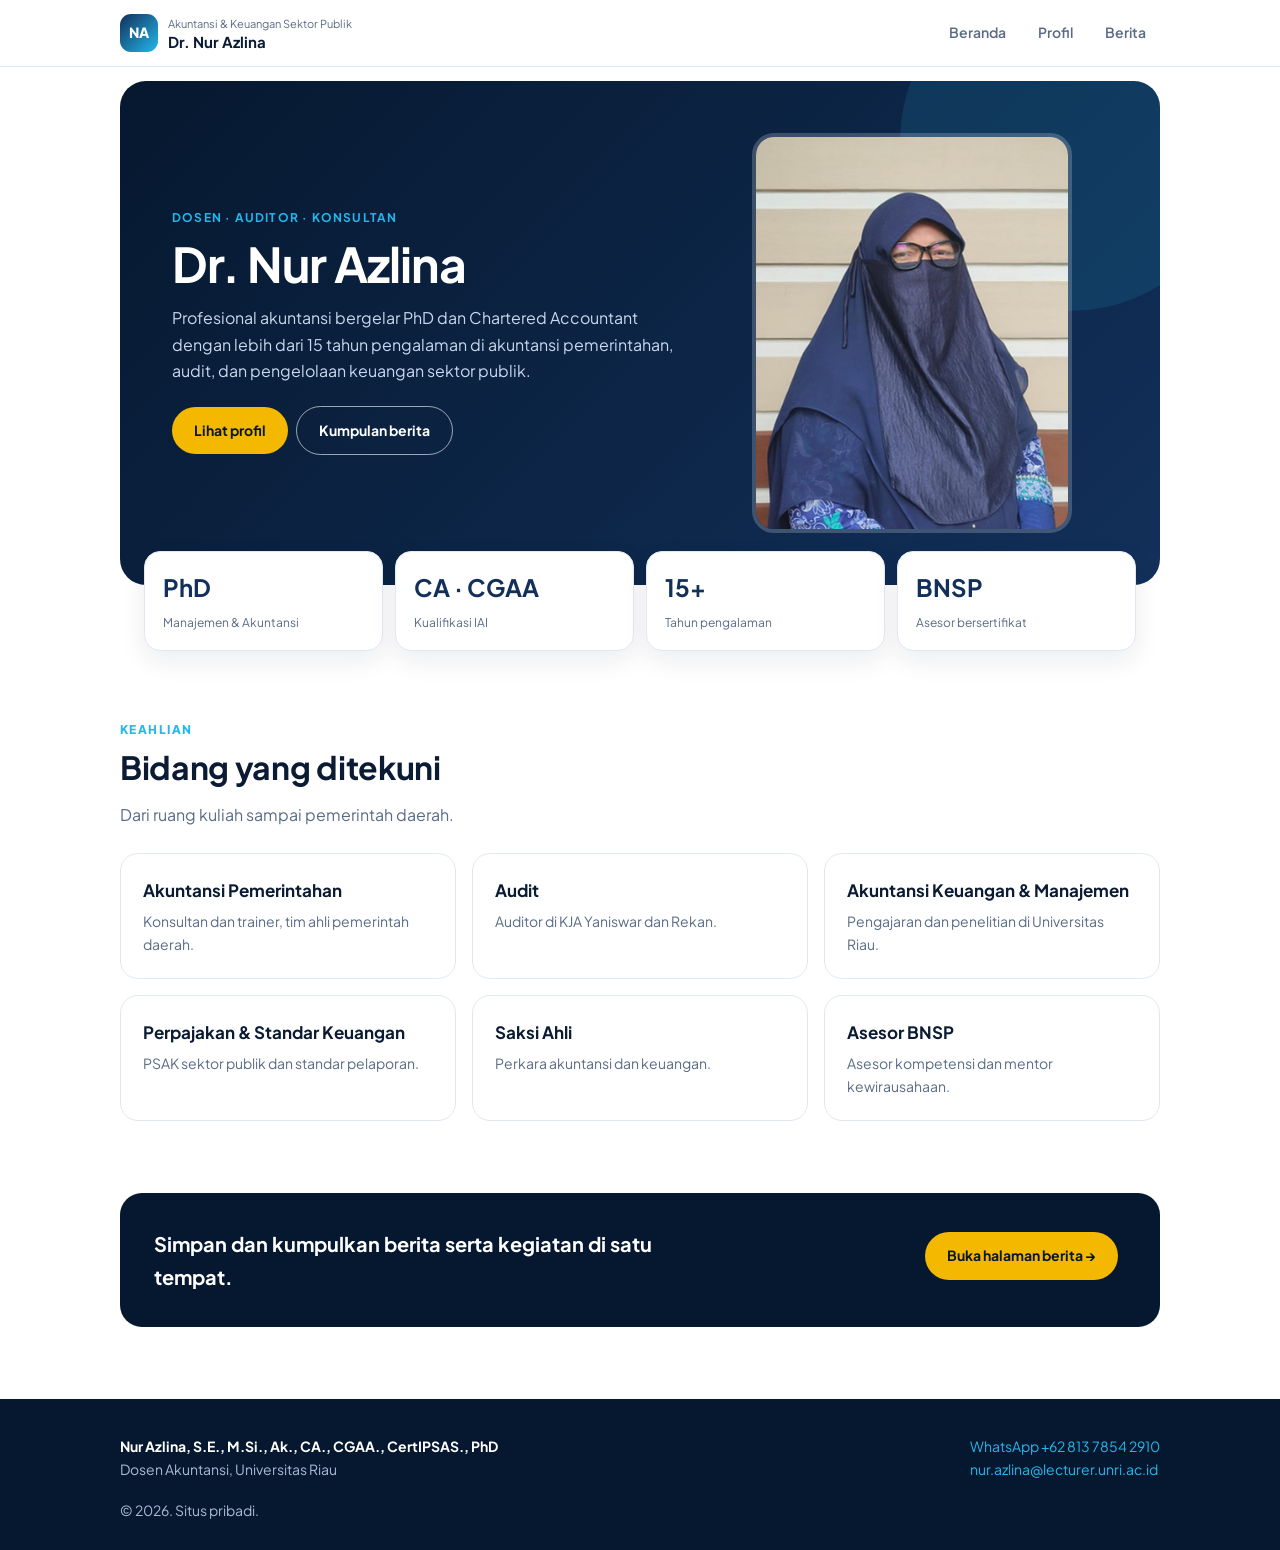
==== index.html @ b03b822e "web pribadi nur azlina" ====
<!DOCTYPE html><html lang="id"><head><meta charset="utf-8"><meta name="viewport" content="width=device-width,initial-scale=1,viewport-fit=cover"><meta name="theme-color" content="#06182f"><title>Dr. Nur Azlina – Akuntansi Pemerintahan, Audit &amp; Keuangan Sektor Publik</title><meta name="description" content="Situs pribadi Dr. Nur Azlina, PhD, CA, CGAA, dosen akuntansi Universitas Riau dan konsultan akuntansi pemerintahan."><link rel="icon" href="data:image/svg+xml,%3Csvg xmlns=%27http://www.w3.org/2000/svg%27 viewBox=%270 0 64 64%27%3E%3Crect width=%2764%27 height=%2764%27 rx=%2714%27 fill=%27%2306182f%27/%3E%3Ctext x=%2732%27 y=%2742%27 font-size=%2728%27 font-family=%27Arial%27 font-weight=%27800%27 fill=%27white%27 text-anchor=%27middle%27%3ENA%3C/text%3E%3C/svg%3E"><link rel="preconnect" href="https://fonts.googleapis.com"><link rel="preconnect" href="https://fonts.gstatic.com" crossorigin><link rel="stylesheet" href="https://fonts.googleapis.com/css2?family=Plus+Jakarta+Sans:wght@400;500;600;700;800&display=swap"><link rel="stylesheet" href="/assets/style.css"></head><body>
<div id="hd"></div>
<main class="w"><div class="hero"><div><span class="chip">DOSEN · AUDITOR · KONSULTAN</span><h1>Dr. Nur Azlina</h1><p>Profesional akuntansi bergelar PhD dan Chartered Accountant dengan lebih dari 15 tahun pengalaman di akuntansi pemerintahan, audit, dan pengelolaan keuangan sektor publik.</p><a class="btn" href="/profil">Lihat profil</a><a class="btn o" href="/berita">Kumpulan berita</a></div>
<div class="ph"><img src="/assets/nur-azlina.jpg" alt="Nur Azlina" width="834" height="932"></div></div>
<div class="st"><div><b>PhD</b><span>Manajemen &amp; Akuntansi</span></div><div><b>CA · CGAA</b><span>Kualifikasi IAI</span></div><div><b>15+</b><span>Tahun pengalaman</span></div><div><b>BNSP</b><span>Asesor bersertifikat</span></div></div>
<section><span class="ey">KEAHLIAN</span><h2>Bidang yang ditekuni</h2><p class="lead">Dari ruang kuliah sampai pemerintah daerah.</p>
<div class="g"><div class="c"><h3>Akuntansi Pemerintahan</h3><p>Konsultan dan trainer, tim ahli pemerintah daerah.</p></div><div class="c"><h3>Audit</h3><p>Auditor di KJA Yaniswar dan Rekan.</p></div><div class="c"><h3>Akuntansi Keuangan &amp; Manajemen</h3><p>Pengajaran dan penelitian di Universitas Riau.</p></div><div class="c"><h3>Perpajakan &amp; Standar Keuangan</h3><p>PSAK sektor publik dan standar pelaporan.</p></div><div class="c"><h3>Saksi Ahli</h3><p>Perkara akuntansi dan keuangan.</p></div><div class="c"><h3>Asesor BNSP</h3><p>Asesor kompetensi dan mentor kewirausahaan.</p></div></div></section>
<div class="cta"><h3>Simpan dan kumpulkan berita serta kegiatan di satu tempat.</h3><a class="btn" href="/berita">Buka halaman berita →</a></div></main>
<div id="ft"></div><script src="/assets/app.js"></script></body></html>
---- assets/style.css ----
:root{--bg:#fff;--soft:#f3f6fb;--ink:#0b1b33;--mut:#5a6b85;--navy:#06182f;--navy2:#12305a;--cy:#22b8ec;--am:#f5b800;--line:#e1e8f2;color-scheme:light}
*{box-sizing:border-box}html{scroll-behavior:smooth;scroll-padding-top:84px}
body{margin:0;background:var(--bg);color:var(--ink);font:16px/1.65 'Plus Jakarta Sans',system-ui,-apple-system,'Segoe UI',sans-serif;overflow-x:hidden}
img{max-width:100%;display:block}a{color:inherit}
.w{max-width:1080px;margin:0 auto;padding:0 20px}
header{position:sticky;top:0;z-index:50;background:rgba(255,255,255,.9);backdrop-filter:blur(12px);padding-top:env(safe-area-inset-top,0px);border-bottom:1px solid var(--line)}
header .w{display:flex;align-items:center;justify-content:space-between;height:66px;gap:12px}
.br{display:flex;gap:10px;align-items:center;text-decoration:none}
.lg{width:38px;height:38px;border-radius:11px;background:linear-gradient(135deg,var(--navy2),var(--cy));color:#fff;display:grid;place-items:center;font-weight:800;font-size:14px}
.br b{display:block;font-size:15px;line-height:1.2}.br small{display:block;font-size:11px;color:var(--mut)}
nav{display:flex;gap:4px;font-size:14px;font-weight:600}
nav a{text-decoration:none;color:var(--mut);padding:8px 14px;border-radius:99px}nav a:hover{background:var(--soft);color:var(--ink)}
nav a.on{background:var(--navy);color:#fff}
.bg{display:none;width:44px;height:44px;border:0;border-radius:12px;background:var(--soft);font-size:20px;cursor:pointer}
.hero{background:linear-gradient(135deg,var(--navy),var(--navy2));color:#fff;border-radius:26px;margin-top:14px;padding:52px;display:grid;grid-template-columns:1.3fr 1fr;gap:36px;align-items:center;position:relative;overflow:hidden}
.hero:before{content:"";position:absolute;width:340px;height:340px;border-radius:50%;background:rgba(34,184,236,.12);right:-80px;top:-110px}
.hero>*{position:relative}
.chip{display:inline-block;font-size:12px;font-weight:700;letter-spacing:.1em;color:var(--cy);margin-bottom:10px}
h1{font-size:clamp(30px,5vw,48px);line-height:1.12;margin:0 0 14px;letter-spacing:-.02em}
.hero p{color:#c9d8ee;margin:0 0 22px;max-width:520px}
.ph{aspect-ratio:4/5;border-radius:22px;overflow:hidden;border:4px solid rgba(255,255,255,.2);max-width:320px;justify-self:center;width:100%}
.ph img{width:100%;height:100%;object-fit:cover;object-position:50% 25%}
.btn{display:inline-block;border:0;cursor:pointer;font:inherit;font-weight:700;font-size:14px;padding:12px 22px;border-radius:99px;background:var(--am);color:var(--navy);text-decoration:none;margin:0 8px 8px 0}
.btn.o{background:none;border:1px solid rgba(255,255,255,.6);color:#fff}
.btn.d{background:var(--navy);color:#fff}.btn.l{background:var(--soft);color:var(--ink);border:1px solid var(--line)}
.st{display:grid;grid-template-columns:repeat(4,1fr);gap:12px;margin:-34px 24px 0;position:relative}
.st div{background:#fff;border:1px solid var(--line);border-radius:16px;padding:16px 18px;box-shadow:0 10px 26px rgba(6,24,47,.08)}
.st b{display:block;font-size:24px;color:var(--navy2)}.st span{font-size:12px;color:var(--mut)}
section{padding:64px 0 0}h2{font-size:clamp(24px,3.6vw,32px);margin:0 0 8px;letter-spacing:-.01em}
.ey{font-size:12px;font-weight:800;letter-spacing:.12em;color:var(--cy)}.lead{color:var(--mut);margin:0 0 24px}
.g{display:grid;grid-template-columns:repeat(3,1fr);gap:16px}
.c,.box{background:#fff;border:1px solid var(--line);border-radius:18px;padding:22px}
.c h3{margin:0 0 6px;font-size:17px}.c p{margin:0;color:var(--mut);font-size:14px}
.box{margin-bottom:16px}.box h4{margin:0 0 10px;font-size:12px;letter-spacing:.12em;color:var(--am);background:var(--navy);display:inline-block;padding:3px 10px;border-radius:6px}
.kw{display:flex;flex-wrap:wrap;gap:8px}.kw span,.tag{background:var(--soft);border:1px solid var(--line);border-radius:99px;padding:4px 12px;font-size:13px}
.tl{list-style:none;margin:0;padding:0}.tl li{display:grid;grid-template-columns:120px 1fr;gap:12px;padding:9px 0;border-bottom:1px dashed var(--line)}.tl li:last-child{border:0}.tl b{color:var(--navy2);font-size:14px}
.two{display:grid;grid-template-columns:1fr 1fr;gap:16px}ul.ck{margin:0;padding-left:18px}
.pf{display:grid;grid-template-columns:300px 1fr;gap:32px;align-items:start}.pf .ph{border-color:var(--line);max-width:none}
.pb{padding:40px 0 0}.pb p{color:var(--mut)}
/* berita */
.bar{display:flex;gap:10px;flex-wrap:wrap;margin:0 0 18px}
input,select,textarea{font:inherit;border:1px solid var(--line);border-radius:12px;padding:11px 14px;background:#fff;color:var(--ink);width:100%}
.bar input{flex:1;min-width:200px;width:auto}.bar select{width:auto}
.nl{display:grid;gap:14px}.n{background:#fff;border:1px solid var(--line);border-radius:16px;padding:18px 20px;display:grid;gap:6px}
.n h3{margin:0;font-size:17px;line-height:1.35}.n h3 a{text-decoration:none}.n h3 a:hover{color:var(--navy2);text-decoration:underline}
.n .m{font-size:12px;color:var(--mut);display:flex;gap:8px;flex-wrap:wrap;align-items:center}
.n p{margin:0;color:var(--mut);font-size:14px}.n .a{display:flex;gap:10px;margin-top:4px}
.n .a button{background:none;border:0;color:var(--mut);cursor:pointer;font:inherit;font-size:13px;padding:0}.n .a button:hover{color:#c0392b}
.tag.k{background:#e7f6fd;border-color:#bfe8f8;color:#0b6c90;font-weight:600;padding:2px 10px;font-size:12px}
dialog{border:0;border-radius:20px;padding:24px;max-width:520px;width:calc(100% - 32px);box-shadow:0 30px 80px rgba(6,24,47,.35)}
dialog::backdrop{background:rgba(6,24,47,.55)}dialog label{display:block;font-size:13px;font-weight:700;margin:12px 0 4px}
.empty{text-align:center;color:var(--mut);padding:40px 0}.note{font-size:13px;color:var(--mut);margin-top:18px}
.cta{margin:72px 0 0;background:var(--navy);color:#fff;border-radius:22px;padding:34px;display:flex;gap:18px;align-items:center;justify-content:space-between;flex-wrap:wrap}.cta h3{margin:0;max-width:560px;font-size:20px}
footer{margin-top:72px;background:var(--navy);color:#a9bbd6;font-size:14px;padding:36px 0 calc(28px + env(safe-area-inset-bottom,0px))}
footer .fg{display:flex;justify-content:space-between;gap:24px;flex-wrap:wrap}footer b{color:#fff}footer a{color:var(--cy);text-decoration:none}
@media(max-width:820px){.bg{display:block}nav{display:none;position:absolute;top:66px;left:0;right:0;background:#fff;flex-direction:column;padding:12px 20px;border-bottom:1px solid var(--line)}nav.open{display:flex}
.hero{grid-template-columns:1fr;padding:32px 24px}.st{grid-template-columns:1fr 1fr;margin:-24px 8px 0}.g,.two,.pf{grid-template-columns:1fr}.tl li{grid-template-columns:1fr;gap:0}}
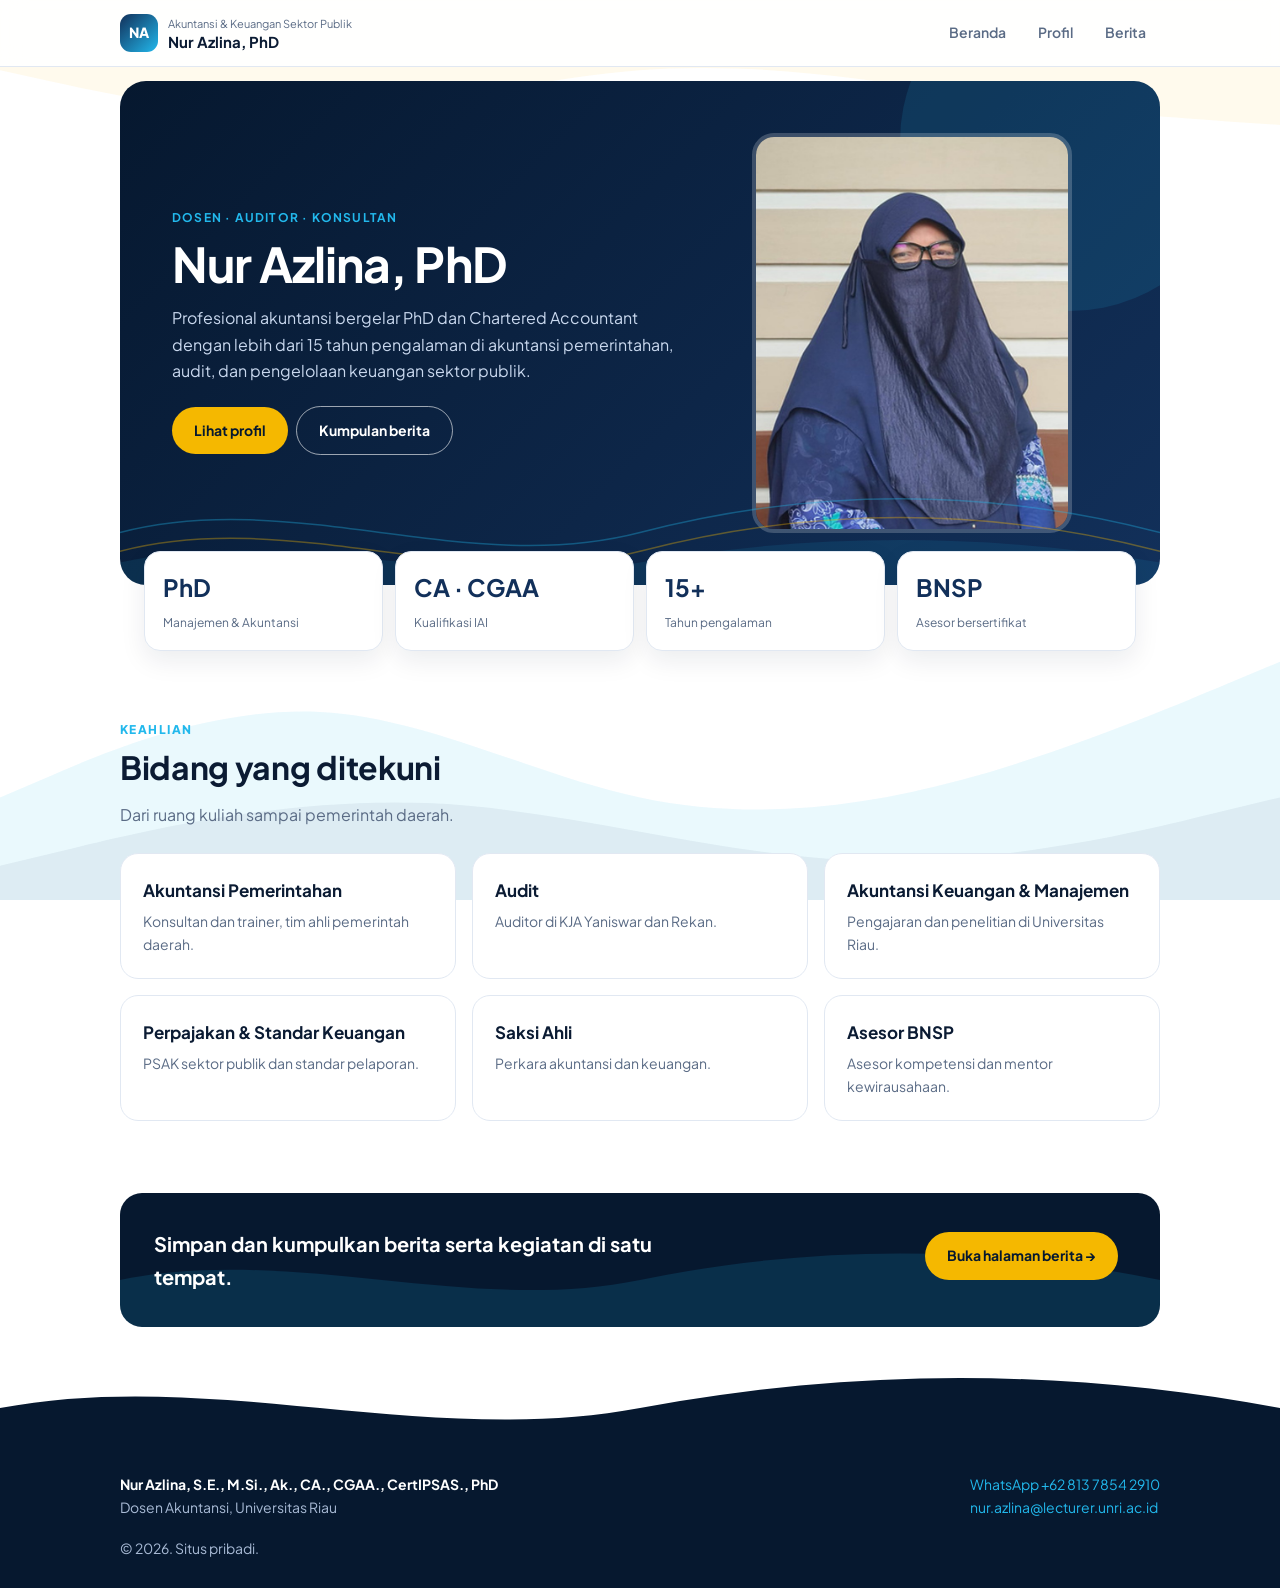
==== commit 02851786: "feat(web): ganti nama jadi Nur Azlina, PhD dan tambah 11 berita Ganti penulisan nama dari Dr. Nur Az" ====
--- a/index.html
+++ b/index.html
@@ -1,6 +1,6 @@
-<!DOCTYPE html><html lang="id"><head><meta charset="utf-8"><meta name="viewport" content="width=device-width,initial-scale=1,viewport-fit=cover"><meta name="theme-color" content="#06182f"><title>Dr. Nur Azlina – Akuntansi Pemerintahan, Audit &amp; Keuangan Sektor Publik</title><meta name="description" content="Situs pribadi Dr. Nur Azlina, PhD, CA, CGAA, dosen akuntansi Universitas Riau dan konsultan akuntansi pemerintahan."><link rel="icon" href="data:image/svg+xml,%3Csvg xmlns=%27http://www.w3.org/2000/svg%27 viewBox=%270 0 64 64%27%3E%3Crect width=%2764%27 height=%2764%27 rx=%2714%27 fill=%27%2306182f%27/%3E%3Ctext x=%2732%27 y=%2742%27 font-size=%2728%27 font-family=%27Arial%27 font-weight=%27800%27 fill=%27white%27 text-anchor=%27middle%27%3ENA%3C/text%3E%3C/svg%3E"><link rel="preconnect" href="https://fonts.googleapis.com"><link rel="preconnect" href="https://fonts.gstatic.com" crossorigin><link rel="stylesheet" href="https://fonts.googleapis.com/css2?family=Plus+Jakarta+Sans:wght@400;500;600;700;800&display=swap"><link rel="stylesheet" href="/assets/style.css"></head><body>
+<!DOCTYPE html><html lang="id"><head><meta charset="utf-8"><meta name="viewport" content="width=device-width,initial-scale=1,viewport-fit=cover"><meta name="theme-color" content="#06182f"><title>Nur Azlina, PhD – Akuntansi Pemerintahan, Audit &amp; Keuangan Sektor Publik</title><meta name="description" content="Situs pribadi Nur Azlina, PhD, PhD, CA, CGAA, dosen akuntansi Universitas Riau dan konsultan akuntansi pemerintahan."><link rel="icon" href="data:image/svg+xml,%3Csvg xmlns=%27http://www.w3.org/2000/svg%27 viewBox=%270 0 64 64%27%3E%3Crect width=%2764%27 height=%2764%27 rx=%2714%27 fill=%27%2306182f%27/%3E%3Ctext x=%2732%27 y=%2742%27 font-size=%2728%27 font-family=%27Arial%27 font-weight=%27800%27 fill=%27white%27 text-anchor=%27middle%27%3ENA%3C/text%3E%3C/svg%3E"><link rel="preconnect" href="https://fonts.googleapis.com"><link rel="preconnect" href="https://fonts.gstatic.com" crossorigin><link rel="stylesheet" href="https://fonts.googleapis.com/css2?family=Plus+Jakarta+Sans:wght@400;500;600;700;800&display=swap"><link rel="stylesheet" href="/assets/style.css"></head><body>
 <div id="hd"></div>
-<main class="w"><div class="hero"><div><span class="chip">DOSEN · AUDITOR · KONSULTAN</span><h1>Dr. Nur Azlina</h1><p>Profesional akuntansi bergelar PhD dan Chartered Accountant dengan lebih dari 15 tahun pengalaman di akuntansi pemerintahan, audit, dan pengelolaan keuangan sektor publik.</p><a class="btn" href="/profil">Lihat profil</a><a class="btn o" href="/berita">Kumpulan berita</a></div>
+<main class="w"><div class="hero"><div><span class="chip">DOSEN · AUDITOR · KONSULTAN</span><h1>Nur Azlina, PhD</h1><p>Profesional akuntansi bergelar PhD dan Chartered Accountant dengan lebih dari 15 tahun pengalaman di akuntansi pemerintahan, audit, dan pengelolaan keuangan sektor publik.</p><a class="btn" href="/profil">Lihat profil</a><a class="btn o" href="/berita">Kumpulan berita</a></div>
 <div class="ph"><img src="/assets/nur-azlina.jpg" alt="Nur Azlina" width="834" height="932"></div></div>
 <div class="st"><div><b>PhD</b><span>Manajemen &amp; Akuntansi</span></div><div><b>CA · CGAA</b><span>Kualifikasi IAI</span></div><div><b>15+</b><span>Tahun pengalaman</span></div><div><b>BNSP</b><span>Asesor bersertifikat</span></div></div>
 <section><span class="ey">KEAHLIAN</span><h2>Bidang yang ditekuni</h2><p class="lead">Dari ruang kuliah sampai pemerintah daerah.</p>
--- a/assets/style.css
+++ b/assets/style.css
@@ -55,3 +55,15 @@
 footer .fg{display:flex;justify-content:space-between;gap:24px;flex-wrap:wrap}footer b{color:#fff}footer a{color:var(--cy);text-decoration:none}
 @media(max-width:820px){.bg{display:block}nav{display:none;position:absolute;top:66px;left:0;right:0;background:#fff;flex-direction:column;padding:12px 20px;border-bottom:1px solid var(--line)}nav.open{display:flex}
 .hero{grid-template-columns:1fr;padding:32px 24px}.st{grid-template-columns:1fr 1fr;margin:-24px 8px 0}.g,.two,.pf{grid-template-columns:1fr}.tl li{grid-template-columns:1fr;gap:0}}
+/* gelombang */
+body{background:#fff;position:relative}
+body:before{content:"";position:fixed;inset:0;z-index:-1;pointer-events:none;opacity:.9;
+background:
+url("data:image/svg+xml,%3Csvg xmlns='http://www.w3.org/2000/svg' viewBox='0 0 1440 320' preserveAspectRatio='none'%3E%3Cpath fill='%2322b8ec' fill-opacity='.10' d='M0 224l60-21.3C120 181 240 139 360 144s240 59 360 80 240 11 360-16 240-69 300-90l60-21v283H0z'/%3E%3Cpath fill='%2312305a' fill-opacity='.07' d='M0 288l80-16c80-16 240-48 400-42.7 160 5.4 320 48 480 53.4s320-26 400-42.7l80-16v96H0z'/%3E%3C/svg%3E") bottom/100% 38% no-repeat,
+url("data:image/svg+xml,%3Csvg xmlns='http://www.w3.org/2000/svg' viewBox='0 0 1440 320' preserveAspectRatio='none'%3E%3Cpath fill='%23f5b800' fill-opacity='.08' d='M0 96l60 16c60 16 180 48 300 42.7 120-5.7 240-47.7 360-58.7s240 9 360 32 240 33 300 38l60 5V0H0z'/%3E%3C/svg%3E") top/100% 26% no-repeat}
+.hero:after{content:"";position:absolute;left:0;right:0;bottom:0;height:120px;pointer-events:none;
+background:url("data:image/svg+xml,%3Csvg xmlns='http://www.w3.org/2000/svg' viewBox='0 0 1440 160' preserveAspectRatio='none'%3E%3Cpath fill='none' stroke='%2322b8ec' stroke-opacity='.35' stroke-width='2' d='M0 90c240-60 480 60 720 0s480-60 720 0'/%3E%3Cpath fill='none' stroke='%23f5b800' stroke-opacity='.35' stroke-width='2' d='M0 115c240-60 480 60 720 0s480-60 720 0'/%3E%3Cpath fill='%2322b8ec' fill-opacity='.10' d='M0 130c240-50 480 40 720 0s480-40 720 0v30H0z'/%3E%3C/svg%3E") bottom/100% 100% no-repeat}
+.cta{position:relative;overflow:hidden}.cta:before{content:"";position:absolute;inset:auto 0 0 0;height:70%;pointer-events:none;background:url("data:image/svg+xml,%3Csvg xmlns='http://www.w3.org/2000/svg' viewBox='0 0 1440 160' preserveAspectRatio='none'%3E%3Cpath fill='%2322b8ec' fill-opacity='.14' d='M0 80c240-60 480 60 720 0s480-60 720 0v80H0z'/%3E%3C/svg%3E") bottom/100% 100% no-repeat}.cta>*{position:relative}
+footer{position:relative;margin-top:110px}
+footer:before{content:"";position:absolute;left:0;right:0;top:-59px;height:60px;background:url("data:image/svg+xml,%3Csvg xmlns='http://www.w3.org/2000/svg' viewBox='0 0 1440 60' preserveAspectRatio='none'%3E%3Cpath fill='%2306182f' d='M0 30c240-40 480 40 720 0s480-40 720 0v30H0z'/%3E%3C/svg%3E") bottom/100% 100% no-repeat}
+@media(prefers-reduced-motion:no-preference){.hero:after{animation:wv 12s ease-in-out infinite alternate}@keyframes wv{to{background-position:30px bottom}}}
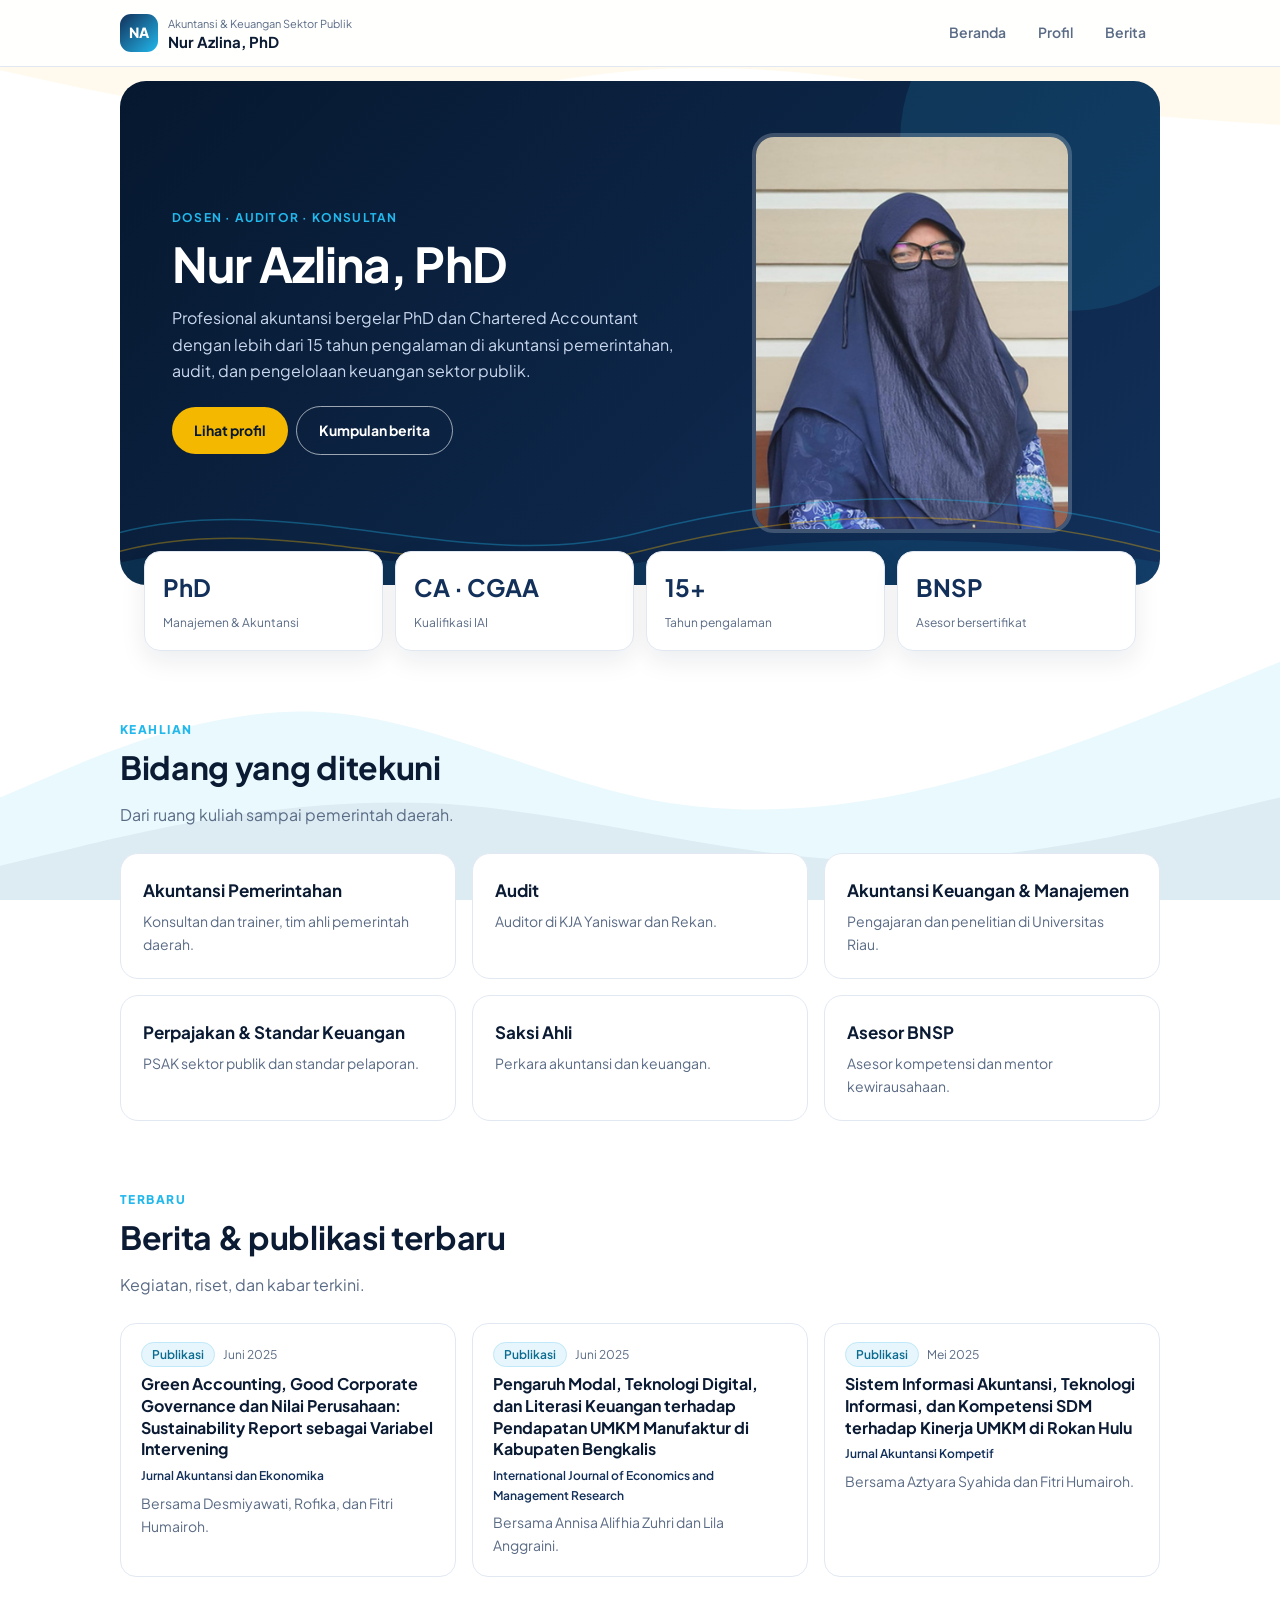
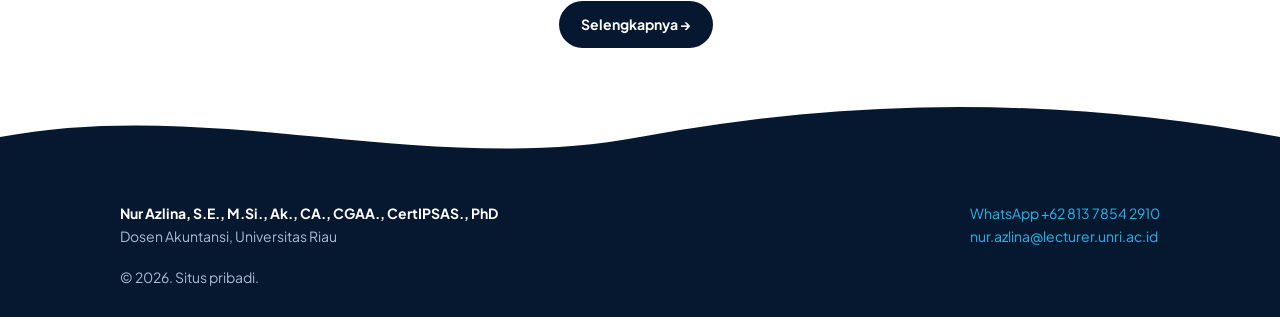
==== commit 503b46cd: "feat(web): tambah berita terbaru di beranda Ganti CTA beranda dengan 3 card berita terbaru dari beri" ====
--- a/index.html
+++ b/index.html
@@ -5,5 +5,8 @@
 <div class="st"><div><b>PhD</b><span>Manajemen &amp; Akuntansi</span></div><div><b>CA · CGAA</b><span>Kualifikasi IAI</span></div><div><b>15+</b><span>Tahun pengalaman</span></div><div><b>BNSP</b><span>Asesor bersertifikat</span></div></div>
 <section><span class="ey">KEAHLIAN</span><h2>Bidang yang ditekuni</h2><p class="lead">Dari ruang kuliah sampai pemerintah daerah.</p>
 <div class="g"><div class="c"><h3>Akuntansi Pemerintahan</h3><p>Konsultan dan trainer, tim ahli pemerintah daerah.</p></div><div class="c"><h3>Audit</h3><p>Auditor di KJA Yaniswar dan Rekan.</p></div><div class="c"><h3>Akuntansi Keuangan &amp; Manajemen</h3><p>Pengajaran dan penelitian di Universitas Riau.</p></div><div class="c"><h3>Perpajakan &amp; Standar Keuangan</h3><p>PSAK sektor publik dan standar pelaporan.</p></div><div class="c"><h3>Saksi Ahli</h3><p>Perkara akuntansi dan keuangan.</p></div><div class="c"><h3>Asesor BNSP</h3><p>Asesor kompetensi dan mentor kewirausahaan.</p></div></div></section>
-<div class="cta"><h3>Simpan dan kumpulkan berita serta kegiatan di satu tempat.</h3><a class="btn" href="/berita">Buka halaman berita →</a></div></main>
-<div id="ft"></div><script src="/assets/app.js"></script></body></html>
+<section><span class="ey">TERBARU</span><h2>Berita &amp; publikasi terbaru</h2><p class="lead">Kegiatan, riset, dan kabar terkini.</p>
+<div id="latest" class="g nl3"><div class="empty" style="grid-column:1/-1">Memuat…</div></div>
+<div style="text-align:center;margin-top:24px"><a class="btn d" href="/berita">Selengkapnya →</a></div></section>
+</main>
+<div id="ft"></div><script src="/assets/app.js"></script><script src="/assets/home.js"></script></body></html>
--- a/assets/style.css
+++ b/assets/style.css
@@ -67,3 +67,6 @@
 footer{position:relative;margin-top:110px}
 footer:before{content:"";position:absolute;left:0;right:0;top:-59px;height:60px;background:url("data:image/svg+xml,%3Csvg xmlns='http://www.w3.org/2000/svg' viewBox='0 0 1440 60' preserveAspectRatio='none'%3E%3Cpath fill='%2306182f' d='M0 30c240-40 480 40 720 0s480-40 720 0v30H0z'/%3E%3C/svg%3E") bottom/100% 100% no-repeat}
 @media(prefers-reduced-motion:no-preference){.hero:after{animation:wv 12s ease-in-out infinite alternate}@keyframes wv{to{background-position:30px bottom}}}
+.nl3 .n{align-content:start;transition:.2s}.nl3 .n:hover{transform:translateY(-3px);box-shadow:0 12px 28px rgba(6,24,47,.09)}
+.nl3 .n h3{font-size:16px}.n .src{font-size:12px;font-weight:600;color:var(--navy2)}
+.n .cl{display:-webkit-box;-webkit-line-clamp:3;-webkit-box-orient:vertical;overflow:hidden}
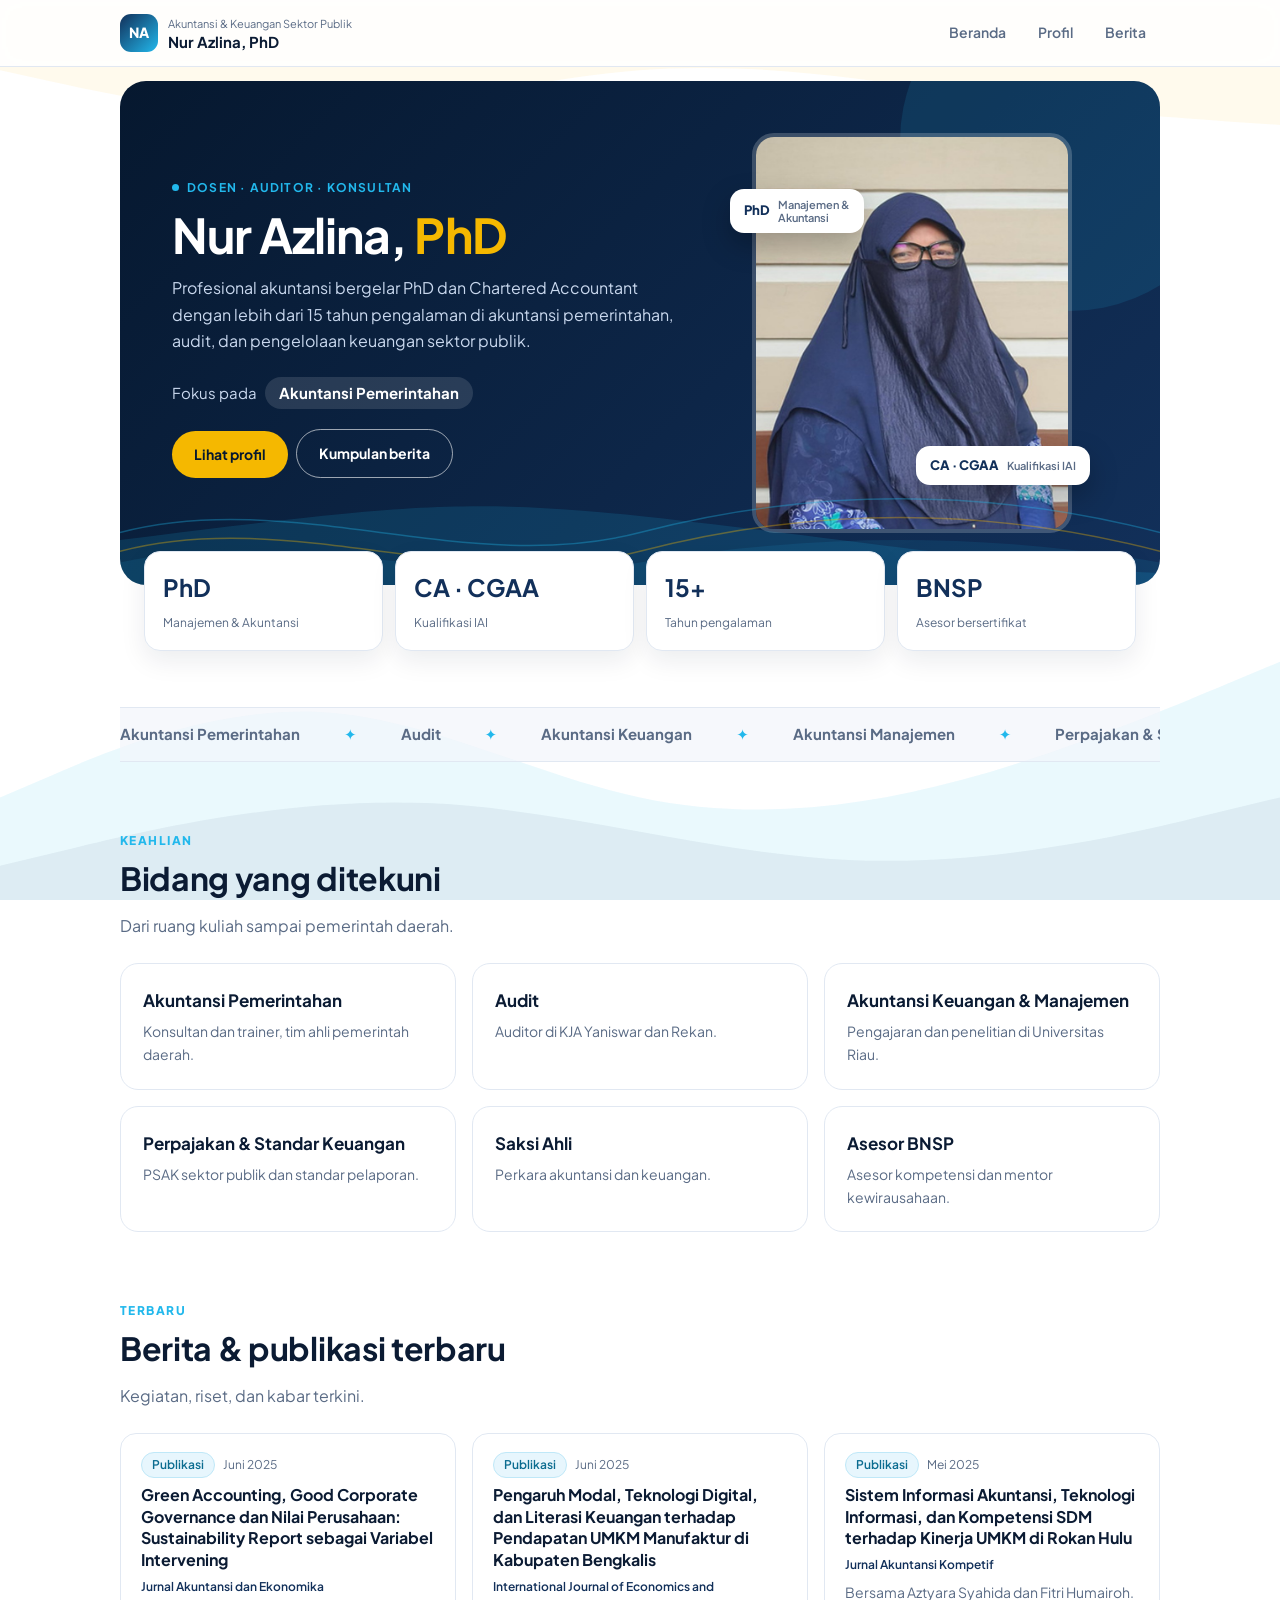
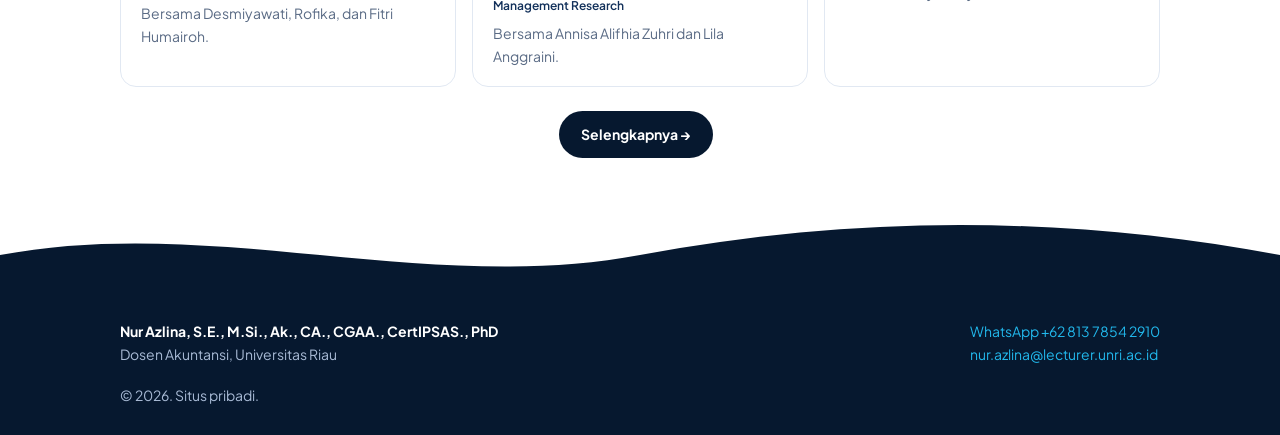
==== commit 6df179bf: "feat(web): tambah animasi (reveal, hero, ticker, counter, gelombang) Tambah animasi masuk bertahap, " ====
--- a/index.html
+++ b/index.html
@@ -1,11 +1,12 @@
-<!DOCTYPE html><html lang="id"><head><meta charset="utf-8"><meta name="viewport" content="width=device-width,initial-scale=1,viewport-fit=cover"><meta name="theme-color" content="#06182f"><title>Nur Azlina, PhD – Akuntansi Pemerintahan, Audit &amp; Keuangan Sektor Publik</title><meta name="description" content="Situs pribadi Nur Azlina, PhD, PhD, CA, CGAA, dosen akuntansi Universitas Riau dan konsultan akuntansi pemerintahan."><link rel="icon" href="data:image/svg+xml,%3Csvg xmlns=%27http://www.w3.org/2000/svg%27 viewBox=%270 0 64 64%27%3E%3Crect width=%2764%27 height=%2764%27 rx=%2714%27 fill=%27%2306182f%27/%3E%3Ctext x=%2732%27 y=%2742%27 font-size=%2728%27 font-family=%27Arial%27 font-weight=%27800%27 fill=%27white%27 text-anchor=%27middle%27%3ENA%3C/text%3E%3C/svg%3E"><link rel="preconnect" href="https://fonts.googleapis.com"><link rel="preconnect" href="https://fonts.gstatic.com" crossorigin><link rel="stylesheet" href="https://fonts.googleapis.com/css2?family=Plus+Jakarta+Sans:wght@400;500;600;700;800&display=swap"><link rel="stylesheet" href="/assets/style.css"></head><body>
+<!DOCTYPE html><html lang="id"><head><meta charset="utf-8"><meta name="viewport" content="width=device-width,initial-scale=1,viewport-fit=cover"><meta name="theme-color" content="#06182f"><link rel="canonical" href="https://nurazlina.vercel.app/"><meta property="og:type" content="website"><meta property="og:site_name" content="Nur Azlina, PhD"><meta property="og:locale" content="id_ID"><meta property="og:url" content="https://nurazlina.vercel.app/"><meta property="og:title" content="Nur Azlina, PhD – Akuntansi Pemerintahan, Audit &amp; Keuangan Sektor Publik"><meta property="og:description" content="Dosen Akuntansi Universitas Riau, konsultan akuntansi pemerintahan, auditor, dan asesor BNSP."><meta property="og:image" content="https://nurazlina.vercel.app/assets/og-image.jpg"><meta property="og:image:type" content="image/jpeg"><meta property="og:image:width" content="1200"><meta property="og:image:height" content="630"><meta property="og:image:alt" content="Nur Azlina, PhD"><meta name="twitter:card" content="summary_large_image"><meta name="twitter:title" content="Nur Azlina, PhD – Akuntansi Pemerintahan, Audit &amp; Keuangan Sektor Publik"><meta name="twitter:description" content="Dosen Akuntansi Universitas Riau, konsultan akuntansi pemerintahan, auditor, dan asesor BNSP."><meta name="twitter:image" content="https://nurazlina.vercel.app/assets/og-image.jpg"><title>Nur Azlina, PhD – Akuntansi Pemerintahan, Audit &amp; Keuangan Sektor Publik</title><meta name="description" content="Situs pribadi Nur Azlina, PhD, PhD, CA, CGAA, dosen akuntansi Universitas Riau dan konsultan akuntansi pemerintahan."><link rel="icon" href="data:image/svg+xml,%3Csvg xmlns=%27http://www.w3.org/2000/svg%27 viewBox=%270 0 64 64%27%3E%3Crect width=%2764%27 height=%2764%27 rx=%2714%27 fill=%27%2306182f%27/%3E%3Ctext x=%2732%27 y=%2742%27 font-size=%2728%27 font-family=%27Arial%27 font-weight=%27800%27 fill=%27white%27 text-anchor=%27middle%27%3ENA%3C/text%3E%3C/svg%3E"><link rel="preconnect" href="https://fonts.googleapis.com"><link rel="preconnect" href="https://fonts.gstatic.com" crossorigin><link rel="stylesheet" href="https://fonts.googleapis.com/css2?family=Plus+Jakarta+Sans:wght@400;500;600;700;800&display=swap"><link rel="stylesheet" href="/assets/style.css"></head><body>
 <div id="hd"></div>
-<main class="w"><div class="hero"><div><span class="chip">DOSEN · AUDITOR · KONSULTAN</span><h1>Nur Azlina, PhD</h1><p>Profesional akuntansi bergelar PhD dan Chartered Accountant dengan lebih dari 15 tahun pengalaman di akuntansi pemerintahan, audit, dan pengelolaan keuangan sektor publik.</p><a class="btn" href="/profil">Lihat profil</a><a class="btn o" href="/berita">Kumpulan berita</a></div>
-<div class="ph"><img src="/assets/nur-azlina.jpg" alt="Nur Azlina" width="834" height="932"></div></div>
-<div class="st"><div><b>PhD</b><span>Manajemen &amp; Akuntansi</span></div><div><b>CA · CGAA</b><span>Kualifikasi IAI</span></div><div><b>15+</b><span>Tahun pengalaman</span></div><div><b>BNSP</b><span>Asesor bersertifikat</span></div></div>
-<section><span class="ey">KEAHLIAN</span><h2>Bidang yang ditekuni</h2><p class="lead">Dari ruang kuliah sampai pemerintah daerah.</p>
-<div class="g"><div class="c"><h3>Akuntansi Pemerintahan</h3><p>Konsultan dan trainer, tim ahli pemerintah daerah.</p></div><div class="c"><h3>Audit</h3><p>Auditor di KJA Yaniswar dan Rekan.</p></div><div class="c"><h3>Akuntansi Keuangan &amp; Manajemen</h3><p>Pengajaran dan penelitian di Universitas Riau.</p></div><div class="c"><h3>Perpajakan &amp; Standar Keuangan</h3><p>PSAK sektor publik dan standar pelaporan.</p></div><div class="c"><h3>Saksi Ahli</h3><p>Perkara akuntansi dan keuangan.</p></div><div class="c"><h3>Asesor BNSP</h3><p>Asesor kompetensi dan mentor kewirausahaan.</p></div></div></section>
-<section><span class="ey">TERBARU</span><h2>Berita &amp; publikasi terbaru</h2><p class="lead">Kegiatan, riset, dan kabar terkini.</p>
+<main class="w"><div class="hero"><div><span class="chip rv"><i></i>DOSEN · AUDITOR · KONSULTAN</span><h1 class="rv" style="--d:.08s">Nur Azlina, <span>PhD</span></h1><p class="rv" style="--d:.14s">Profesional akuntansi bergelar PhD dan Chartered Accountant dengan lebih dari 15 tahun pengalaman di akuntansi pemerintahan, audit, dan pengelolaan keuangan sektor publik.</p><div class="rt rv" style="--d:.2s">Fokus pada <b data-w="Akuntansi Pemerintahan|Audit &amp; Pemeriksaan|Keuangan Sektor Publik|Pelatihan &amp; Konsultasi">Akuntansi Pemerintahan</b></div><div class="rv" style="--d:.28s"><a class="btn" href="/profil">Lihat profil</a><a class="btn o" href="/berita">Kumpulan berita</a></div></div>
+<div class="pw"><div class="ph"><img src="/assets/nur-azlina.jpg" alt="Nur Azlina" width="834" height="932" fetchpriority="high"></div><div class="fl a"><em>PhD</em><small>Manajemen &amp;<br>Akuntansi</small></div><div class="fl b"><em>CA · CGAA</em><small>Kualifikasi IAI</small></div></div><div class="wv" aria-hidden="true"></div></div>
+<div class="st"><div class="rv"><b>PhD</b><span>Manajemen &amp; Akuntansi</span></div><div class="rv" style="--d:.08s"><b>CA · CGAA</b><span>Kualifikasi IAI</span></div><div class="rv" style="--d:.16s"><b data-count="15" data-suf="+">15+</b><span>Tahun pengalaman</span></div><div class="rv" style="--d:.24s"><b>BNSP</b><span>Asesor bersertifikat</span></div></div>
+<div class="tk" aria-hidden="true"><div><span>Akuntansi Pemerintahan</span><span>Audit</span><span>Akuntansi Keuangan</span><span>Akuntansi Manajemen</span><span>Perpajakan &amp; Standar Keuangan</span><span>Saksi Ahli</span><span>Asesor BNSP</span><span>Akuntansi Pemerintahan</span><span>Audit</span><span>Akuntansi Keuangan</span><span>Akuntansi Manajemen</span><span>Perpajakan &amp; Standar Keuangan</span><span>Saksi Ahli</span><span>Asesor BNSP</span></div></div>
+<section><span class="ey rv">KEAHLIAN</span><h2 class="rv">Bidang yang ditekuni</h2><p class="lead rv">Dari ruang kuliah sampai pemerintah daerah.</p>
+<div class="g"><div class="c rv" style="--d:0.0s"><h3>Akuntansi Pemerintahan</h3><p>Konsultan dan trainer, tim ahli pemerintah daerah.</p></div><div class="c rv" style="--d:0.1s"><h3>Audit</h3><p>Auditor di KJA Yaniswar dan Rekan.</p></div><div class="c rv" style="--d:0.2s"><h3>Akuntansi Keuangan &amp; Manajemen</h3><p>Pengajaran dan penelitian di Universitas Riau.</p></div><div class="c rv" style="--d:0.0s"><h3>Perpajakan &amp; Standar Keuangan</h3><p>PSAK sektor publik dan standar pelaporan.</p></div><div class="c rv" style="--d:0.1s"><h3>Saksi Ahli</h3><p>Perkara akuntansi dan keuangan.</p></div><div class="c rv" style="--d:0.2s"><h3>Asesor BNSP</h3><p>Asesor kompetensi dan mentor kewirausahaan.</p></div></div></section>
+<section><span class="ey rv">TERBARU</span><h2 class="rv">Berita &amp; publikasi terbaru</h2><p class="lead rv">Kegiatan, riset, dan kabar terkini.</p>
 <div id="latest" class="g nl3"><div class="empty" style="grid-column:1/-1">Memuat…</div></div>
 <div style="text-align:center;margin-top:24px"><a class="btn d" href="/berita">Selengkapnya →</a></div></section>
 </main>
--- a/assets/style.css
+++ b/assets/style.css
@@ -70,3 +70,44 @@
 .nl3 .n{align-content:start;transition:.2s}.nl3 .n:hover{transform:translateY(-3px);box-shadow:0 12px 28px rgba(6,24,47,.09)}
 .nl3 .n h3{font-size:16px}.n .src{font-size:12px;font-weight:600;color:var(--navy2)}
 .n .cl{display:-webkit-box;-webkit-line-clamp:3;-webkit-box-orient:vertical;overflow:hidden}
+/* ===== animasi ===== */
+@keyframes fadeUp{from{opacity:0;transform:translateY(26px)}to{opacity:1;transform:none}}
+@keyframes pulse{0%{box-shadow:0 0 0 0 rgba(34,184,236,.7)}100%{box-shadow:0 0 0 9px rgba(34,184,236,0)}}
+@keyframes bob{50%{transform:translateY(-10px)}}
+@keyframes mq{to{transform:translateX(-50%)}}
+@keyframes wvm{to{background-position-x:1440px}}
+@keyframes pgIn{from{opacity:0}to{opacity:1}}
+@keyframes shine{to{transform:translateX(220%) skewX(-20deg)}}
+body{animation:pgIn .5s ease both}
+.pg{position:fixed;left:0;top:0;height:3px;width:100%;transform-origin:0 50%;transform:scaleX(0);background:linear-gradient(90deg,var(--cy),var(--am));z-index:99}
+html.js .rv{opacity:0;transform:translateY(26px);transition:opacity .7s cubic-bezier(.2,.7,.2,1) var(--d,0s),transform .7s cubic-bezier(.2,.7,.2,1) var(--d,0s)}
+html.js .rv.in{opacity:1;transform:none}
+header{transition:box-shadow .25s}header.sc{box-shadow:0 8px 26px rgba(6,24,47,.1)}
+header .w{transition:height .25s}header.sc .w{height:58px}
+nav a{transition:.2s}
+.chip{display:inline-flex;align-items:center;gap:8px}.chip i{width:7px;height:7px;border-radius:50%;background:var(--cy);animation:pulse 1.8s infinite}
+h1 span{color:var(--am)}
+.pw{position:relative;justify-self:center;width:100%;max-width:320px}.pw .ph{max-width:none}
+.pw .ph{animation:fadeUp .9s .25s cubic-bezier(.2,.7,.2,1) both}
+.fl{position:absolute;background:#fff;color:var(--ink);border-radius:14px;padding:9px 14px;font-weight:800;font-size:13px;box-shadow:0 12px 28px rgba(0,0,0,.25);display:flex;gap:8px;align-items:center;animation:bob 5s ease-in-out infinite}
+.fl small{display:block;font-weight:600;color:var(--mut);font-size:11px;line-height:1.2}.fl em{font-style:normal;color:var(--navy2)}
+.fl.a{left:-22px;top:14%}.fl.b{right:-18px;bottom:12%;animation-delay:-2.4s}
+.rt{display:flex;gap:8px;align-items:center;font-size:15px;color:#c9d8ee;margin:0 0 20px;flex-wrap:wrap}
+.rt b{display:inline-block;color:#fff;background:rgba(255,255,255,.12);padding:4px 14px;border-radius:99px;transition:opacity .3s,transform .3s}.rt b.out{opacity:0;transform:translateY(8px)}
+.wv{position:absolute;left:0;right:0;bottom:0;height:90px;pointer-events:none;z-index:0;opacity:.9;
+background:url("data:image/svg+xml,%3Csvg xmlns='http://www.w3.org/2000/svg' viewBox='0 0 1440 100' preserveAspectRatio='none'%3E%3Cpath fill='%2322b8ec' fill-opacity='.16' d='M0 50C360 0 360 0 720 50S1080 100 1440 50V100H0Z'/%3E%3C/svg%3E") 0 100%/1440px 100% repeat-x;animation:wvm 22s linear infinite}
+.btn{position:relative;overflow:hidden;transition:transform .2s,box-shadow .2s}.btn:hover{transform:translateY(-2px);box-shadow:0 10px 22px rgba(0,0,0,.2)}
+.btn:after{content:"";position:absolute;top:0;left:-60%;width:40%;height:100%;background:rgba(255,255,255,.35);transform:skewX(-20deg);opacity:0}.btn:hover:after{opacity:1;animation:shine .7s}
+.st div{transition:transform .25s,box-shadow .25s}.st div:hover{transform:translateY(-5px);box-shadow:0 16px 34px rgba(6,24,47,.14)}
+.c{transition:transform .25s,box-shadow .25s,border-color .25s}.c:hover{transform:translateY(-6px);box-shadow:0 18px 38px rgba(6,24,47,.12);border-color:var(--cy)}
+.c h3{position:relative;display:inline-block}.c h3:after{content:"";position:absolute;left:0;bottom:-3px;height:2px;width:0;background:var(--am);transition:width .3s}.c:hover h3:after{width:100%}
+.tk{overflow:hidden;margin-top:56px;border-block:1px solid var(--line);padding:14px 0;background:rgba(243,246,251,.7)}
+.tk div{display:flex;gap:44px;width:max-content;animation:mq 34s linear infinite;font-weight:700;color:var(--mut);font-size:15px}
+.tk:hover div{animation-play-state:paused}.tk span:after{content:"✦";margin-left:44px;color:var(--cy)}
+.n{animation:fadeUp .55s cubic-bezier(.2,.7,.2,1) both;transition:transform .25s,box-shadow .25s,border-color .25s}
+.n:nth-child(2){animation-delay:.06s}.n:nth-child(3){animation-delay:.12s}.n:nth-child(4){animation-delay:.18s}.n:nth-child(5){animation-delay:.24s}.n:nth-child(n+6){animation-delay:.3s}
+.n:hover{border-color:var(--cy);box-shadow:0 12px 28px rgba(6,24,47,.09)}
+.box{transition:box-shadow .25s}.box:hover{box-shadow:0 10px 26px rgba(6,24,47,.08)}
+.tl li{transition:background .2s,padding-left .2s}.tl li:hover{background:var(--soft);padding-left:8px;border-radius:8px}
+@media(max-width:820px){.fl.a{left:-6px}.fl.b{right:-6px}.rt{font-size:14px}}
+@media(prefers-reduced-motion:reduce){*,*:before,*:after{animation:none!important;transition:none!important}html.js .rv{opacity:1;transform:none}}
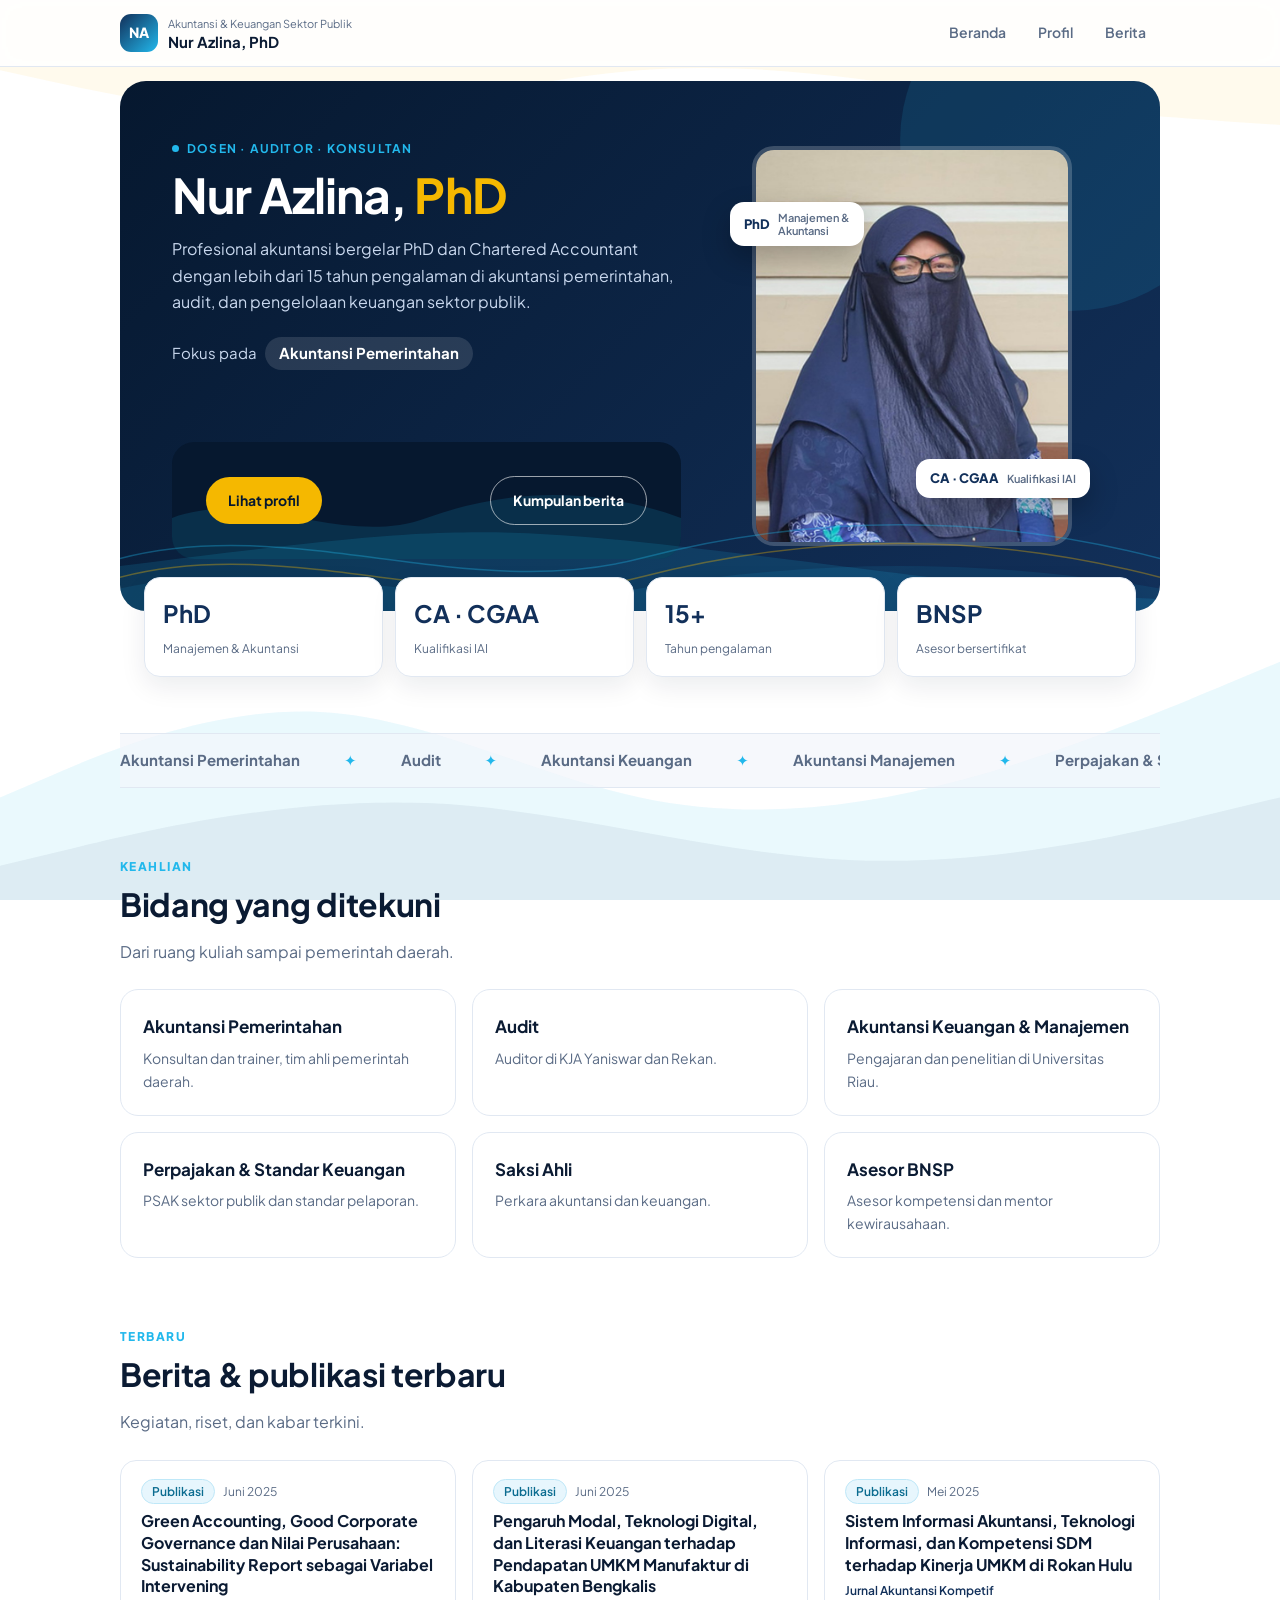
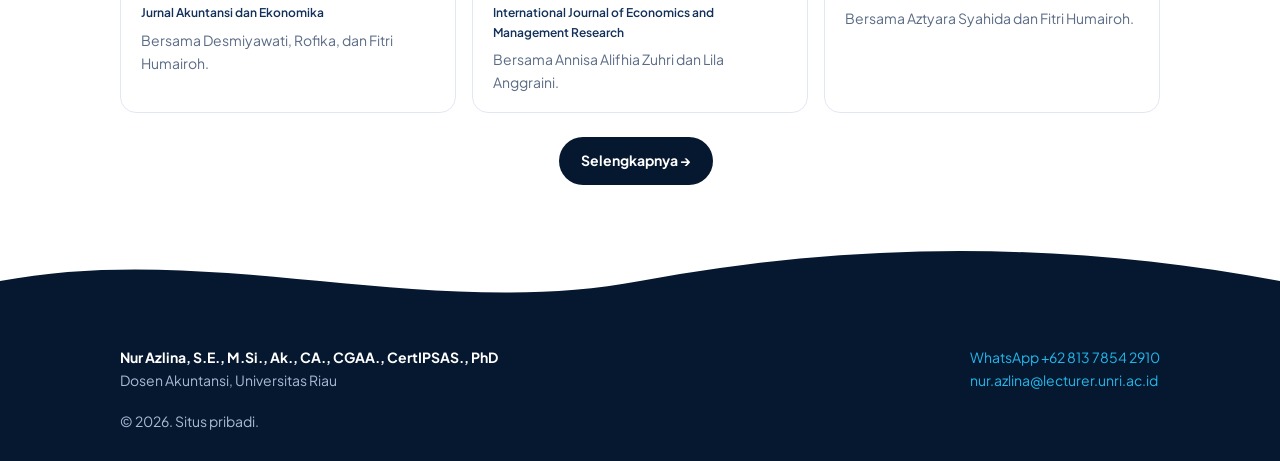
==== commit d4229dee: "fix(web): rapikan posisi tombol hero di tampilan mobile Bungkus tombol hero dalam .cta; di mobile di" ====
--- a/index.html
+++ b/index.html
@@ -1,6 +1,6 @@
 <!DOCTYPE html><html lang="id"><head><meta charset="utf-8"><meta name="viewport" content="width=device-width,initial-scale=1,viewport-fit=cover"><meta name="theme-color" content="#06182f"><link rel="canonical" href="https://nurazlina.vercel.app/"><meta property="og:type" content="website"><meta property="og:site_name" content="Nur Azlina, PhD"><meta property="og:locale" content="id_ID"><meta property="og:url" content="https://nurazlina.vercel.app/"><meta property="og:title" content="Nur Azlina, PhD – Akuntansi Pemerintahan, Audit &amp; Keuangan Sektor Publik"><meta property="og:description" content="Dosen Akuntansi Universitas Riau, konsultan akuntansi pemerintahan, auditor, dan asesor BNSP."><meta property="og:image" content="https://nurazlina.vercel.app/assets/og-image.jpg"><meta property="og:image:type" content="image/jpeg"><meta property="og:image:width" content="1200"><meta property="og:image:height" content="630"><meta property="og:image:alt" content="Nur Azlina, PhD"><meta name="twitter:card" content="summary_large_image"><meta name="twitter:title" content="Nur Azlina, PhD – Akuntansi Pemerintahan, Audit &amp; Keuangan Sektor Publik"><meta name="twitter:description" content="Dosen Akuntansi Universitas Riau, konsultan akuntansi pemerintahan, auditor, dan asesor BNSP."><meta name="twitter:image" content="https://nurazlina.vercel.app/assets/og-image.jpg"><title>Nur Azlina, PhD – Akuntansi Pemerintahan, Audit &amp; Keuangan Sektor Publik</title><meta name="description" content="Situs pribadi Nur Azlina, PhD, PhD, CA, CGAA, dosen akuntansi Universitas Riau dan konsultan akuntansi pemerintahan."><link rel="icon" href="data:image/svg+xml,%3Csvg xmlns=%27http://www.w3.org/2000/svg%27 viewBox=%270 0 64 64%27%3E%3Crect width=%2764%27 height=%2764%27 rx=%2714%27 fill=%27%2306182f%27/%3E%3Ctext x=%2732%27 y=%2742%27 font-size=%2728%27 font-family=%27Arial%27 font-weight=%27800%27 fill=%27white%27 text-anchor=%27middle%27%3ENA%3C/text%3E%3C/svg%3E"><link rel="preconnect" href="https://fonts.googleapis.com"><link rel="preconnect" href="https://fonts.gstatic.com" crossorigin><link rel="stylesheet" href="https://fonts.googleapis.com/css2?family=Plus+Jakarta+Sans:wght@400;500;600;700;800&display=swap"><link rel="stylesheet" href="/assets/style.css"></head><body>
 <div id="hd"></div>
-<main class="w"><div class="hero"><div><span class="chip rv"><i></i>DOSEN · AUDITOR · KONSULTAN</span><h1 class="rv" style="--d:.08s">Nur Azlina, <span>PhD</span></h1><p class="rv" style="--d:.14s">Profesional akuntansi bergelar PhD dan Chartered Accountant dengan lebih dari 15 tahun pengalaman di akuntansi pemerintahan, audit, dan pengelolaan keuangan sektor publik.</p><div class="rt rv" style="--d:.2s">Fokus pada <b data-w="Akuntansi Pemerintahan|Audit &amp; Pemeriksaan|Keuangan Sektor Publik|Pelatihan &amp; Konsultasi">Akuntansi Pemerintahan</b></div><div class="rv" style="--d:.28s"><a class="btn" href="/profil">Lihat profil</a><a class="btn o" href="/berita">Kumpulan berita</a></div></div>
+<main class="w"><div class="hero"><div><span class="chip rv"><i></i>DOSEN · AUDITOR · KONSULTAN</span><h1 class="rv" style="--d:.08s">Nur Azlina, <span>PhD</span></h1><p class="rv" style="--d:.14s">Profesional akuntansi bergelar PhD dan Chartered Accountant dengan lebih dari 15 tahun pengalaman di akuntansi pemerintahan, audit, dan pengelolaan keuangan sektor publik.</p><div class="rt rv" style="--d:.2s">Fokus pada <b data-w="Akuntansi Pemerintahan|Audit &amp; Pemeriksaan|Keuangan Sektor Publik|Pelatihan &amp; Konsultasi">Akuntansi Pemerintahan</b></div><div class="cta rv" style="--d:.28s"><a class="btn" href="/profil">Lihat profil</a><a class="btn o" href="/berita">Kumpulan berita</a></div></div>
 <div class="pw"><div class="ph"><img src="/assets/nur-azlina.jpg" alt="Nur Azlina" width="834" height="932" fetchpriority="high"></div><div class="fl a"><em>PhD</em><small>Manajemen &amp;<br>Akuntansi</small></div><div class="fl b"><em>CA · CGAA</em><small>Kualifikasi IAI</small></div></div><div class="wv" aria-hidden="true"></div></div>
 <div class="st"><div class="rv"><b>PhD</b><span>Manajemen &amp; Akuntansi</span></div><div class="rv" style="--d:.08s"><b>CA · CGAA</b><span>Kualifikasi IAI</span></div><div class="rv" style="--d:.16s"><b data-count="15" data-suf="+">15+</b><span>Tahun pengalaman</span></div><div class="rv" style="--d:.24s"><b>BNSP</b><span>Asesor bersertifikat</span></div></div>
 <div class="tk" aria-hidden="true"><div><span>Akuntansi Pemerintahan</span><span>Audit</span><span>Akuntansi Keuangan</span><span>Akuntansi Manajemen</span><span>Perpajakan &amp; Standar Keuangan</span><span>Saksi Ahli</span><span>Asesor BNSP</span><span>Akuntansi Pemerintahan</span><span>Audit</span><span>Akuntansi Keuangan</span><span>Akuntansi Manajemen</span><span>Perpajakan &amp; Standar Keuangan</span><span>Saksi Ahli</span><span>Asesor BNSP</span></div></div>
--- a/assets/style.css
+++ b/assets/style.css
@@ -111,3 +111,8 @@
 .tl li{transition:background .2s,padding-left .2s}.tl li:hover{background:var(--soft);padding-left:8px;border-radius:8px}
 @media(max-width:820px){.fl.a{left:-6px}.fl.b{right:-6px}.rt{font-size:14px}}
 @media(prefers-reduced-motion:reduce){*,*:before,*:after{animation:none!important;transition:none!important}html.js .rv{opacity:1;transform:none}}
+
+/* tombol hero */
+.cta{display:flex;flex-wrap:wrap;gap:12px}
+.cta .btn{margin:0;text-align:center}
+@media(max-width:820px){.cta{flex-direction:column;gap:12px;margin-top:8px}.cta .btn{width:100%;padding:15px 22px;font-size:15px}.rt{margin-bottom:24px}}
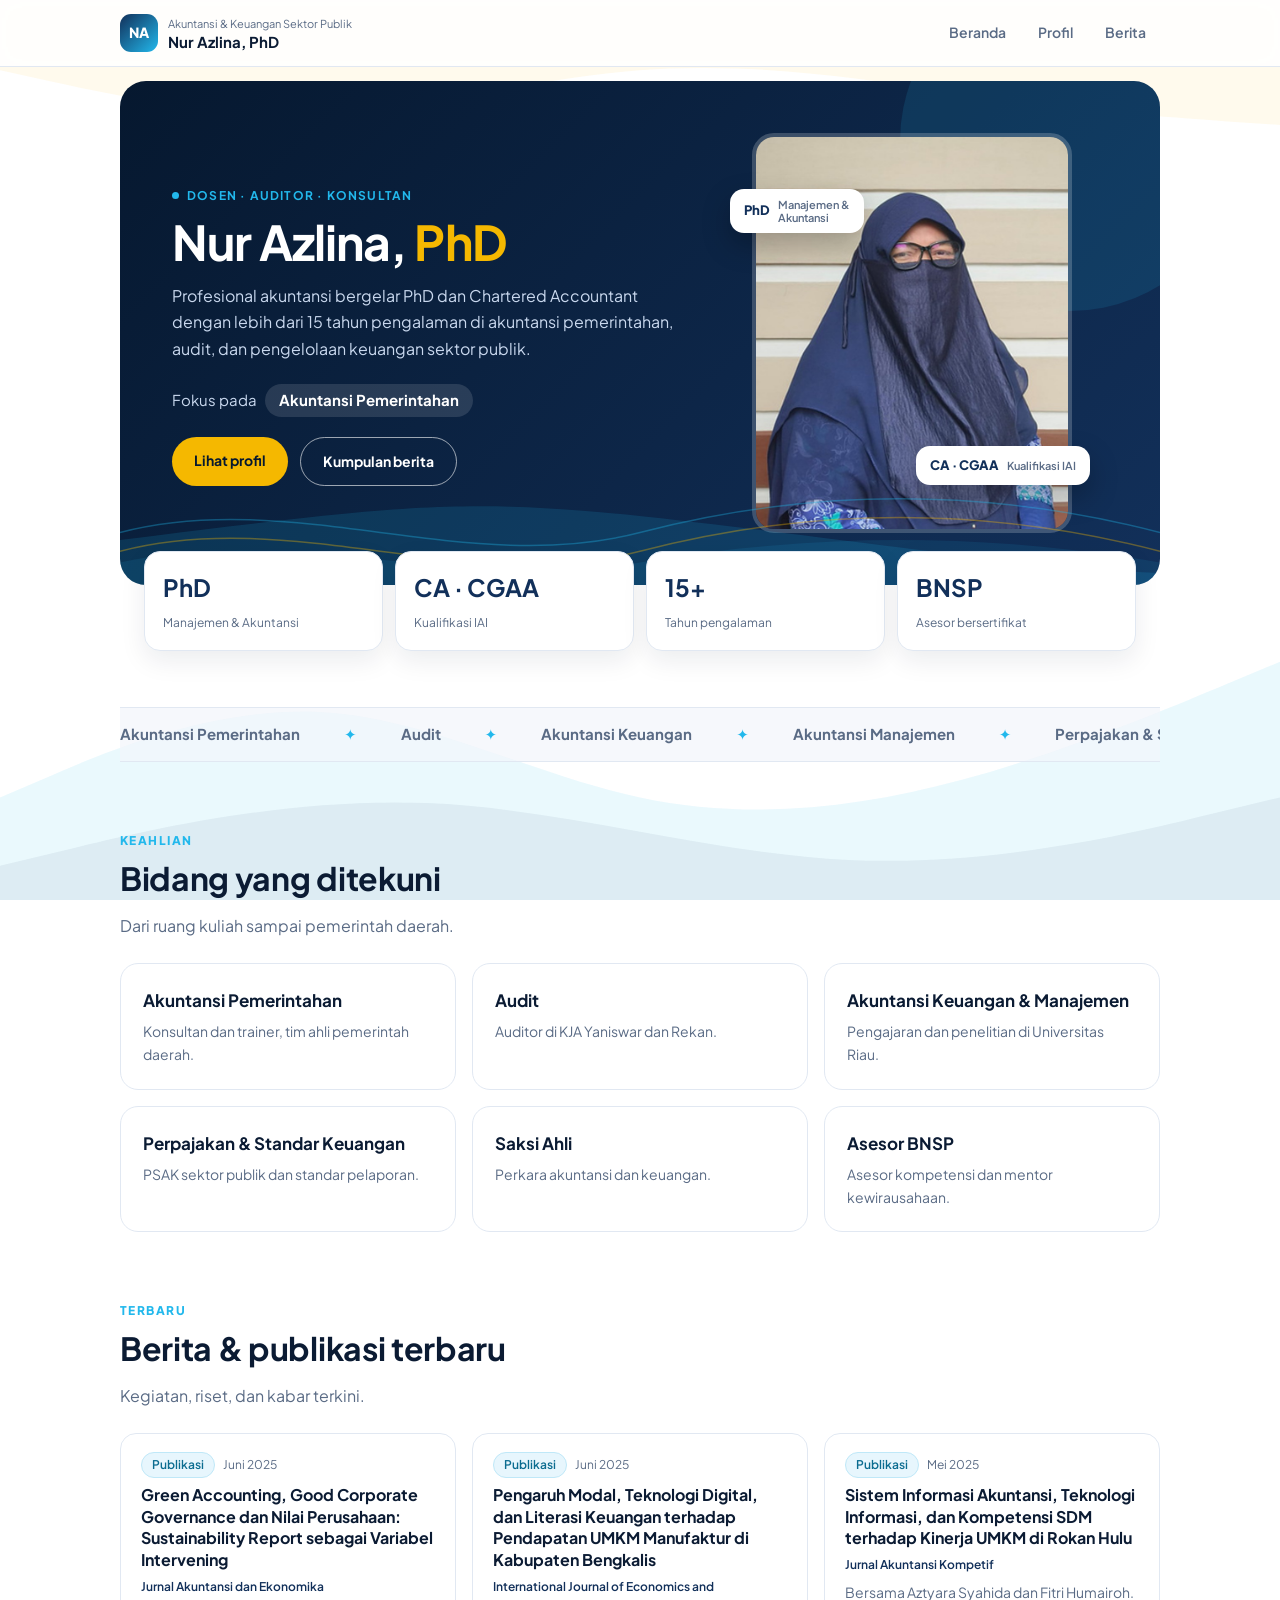
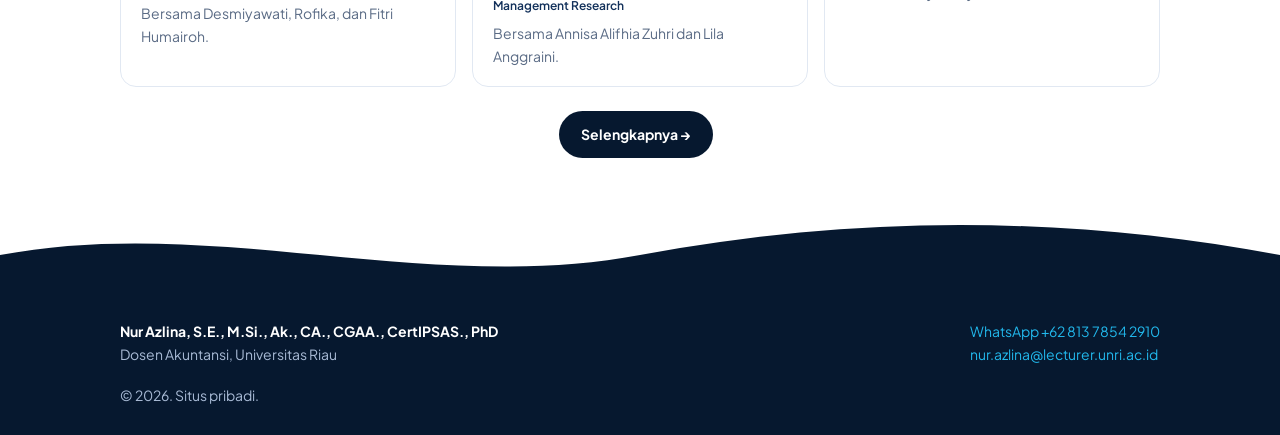
==== commit 55ea4ed7: "fix(web): rapikan tombol hero & stabilkan teks fokus di mobile Ganti class tombol hero ke .hb agar t" ====
--- a/index.html
+++ b/index.html
@@ -1,6 +1,6 @@
 <!DOCTYPE html><html lang="id"><head><meta charset="utf-8"><meta name="viewport" content="width=device-width,initial-scale=1,viewport-fit=cover"><meta name="theme-color" content="#06182f"><link rel="canonical" href="https://nurazlina.vercel.app/"><meta property="og:type" content="website"><meta property="og:site_name" content="Nur Azlina, PhD"><meta property="og:locale" content="id_ID"><meta property="og:url" content="https://nurazlina.vercel.app/"><meta property="og:title" content="Nur Azlina, PhD – Akuntansi Pemerintahan, Audit &amp; Keuangan Sektor Publik"><meta property="og:description" content="Dosen Akuntansi Universitas Riau, konsultan akuntansi pemerintahan, auditor, dan asesor BNSP."><meta property="og:image" content="https://nurazlina.vercel.app/assets/og-image.jpg"><meta property="og:image:type" content="image/jpeg"><meta property="og:image:width" content="1200"><meta property="og:image:height" content="630"><meta property="og:image:alt" content="Nur Azlina, PhD"><meta name="twitter:card" content="summary_large_image"><meta name="twitter:title" content="Nur Azlina, PhD – Akuntansi Pemerintahan, Audit &amp; Keuangan Sektor Publik"><meta name="twitter:description" content="Dosen Akuntansi Universitas Riau, konsultan akuntansi pemerintahan, auditor, dan asesor BNSP."><meta name="twitter:image" content="https://nurazlina.vercel.app/assets/og-image.jpg"><title>Nur Azlina, PhD – Akuntansi Pemerintahan, Audit &amp; Keuangan Sektor Publik</title><meta name="description" content="Situs pribadi Nur Azlina, PhD, PhD, CA, CGAA, dosen akuntansi Universitas Riau dan konsultan akuntansi pemerintahan."><link rel="icon" href="data:image/svg+xml,%3Csvg xmlns=%27http://www.w3.org/2000/svg%27 viewBox=%270 0 64 64%27%3E%3Crect width=%2764%27 height=%2764%27 rx=%2714%27 fill=%27%2306182f%27/%3E%3Ctext x=%2732%27 y=%2742%27 font-size=%2728%27 font-family=%27Arial%27 font-weight=%27800%27 fill=%27white%27 text-anchor=%27middle%27%3ENA%3C/text%3E%3C/svg%3E"><link rel="preconnect" href="https://fonts.googleapis.com"><link rel="preconnect" href="https://fonts.gstatic.com" crossorigin><link rel="stylesheet" href="https://fonts.googleapis.com/css2?family=Plus+Jakarta+Sans:wght@400;500;600;700;800&display=swap"><link rel="stylesheet" href="/assets/style.css"></head><body>
 <div id="hd"></div>
-<main class="w"><div class="hero"><div><span class="chip rv"><i></i>DOSEN · AUDITOR · KONSULTAN</span><h1 class="rv" style="--d:.08s">Nur Azlina, <span>PhD</span></h1><p class="rv" style="--d:.14s">Profesional akuntansi bergelar PhD dan Chartered Accountant dengan lebih dari 15 tahun pengalaman di akuntansi pemerintahan, audit, dan pengelolaan keuangan sektor publik.</p><div class="rt rv" style="--d:.2s">Fokus pada <b data-w="Akuntansi Pemerintahan|Audit &amp; Pemeriksaan|Keuangan Sektor Publik|Pelatihan &amp; Konsultasi">Akuntansi Pemerintahan</b></div><div class="cta rv" style="--d:.28s"><a class="btn" href="/profil">Lihat profil</a><a class="btn o" href="/berita">Kumpulan berita</a></div></div>
+<main class="w"><div class="hero"><div><span class="chip rv"><i></i>DOSEN · AUDITOR · KONSULTAN</span><h1 class="rv" style="--d:.08s">Nur Azlina, <span>PhD</span></h1><p class="rv" style="--d:.14s">Profesional akuntansi bergelar PhD dan Chartered Accountant dengan lebih dari 15 tahun pengalaman di akuntansi pemerintahan, audit, dan pengelolaan keuangan sektor publik.</p><div class="rt rv" style="--d:.2s">Fokus pada <b data-w="Akuntansi Pemerintahan|Audit &amp; Pemeriksaan|Keuangan Sektor Publik|Pelatihan &amp; Konsultasi">Akuntansi Pemerintahan</b></div><div class="hb rv" style="--d:.28s"><a class="btn" href="/profil">Lihat profil</a><a class="btn o" href="/berita">Kumpulan berita</a></div></div>
 <div class="pw"><div class="ph"><img src="/assets/nur-azlina.jpg" alt="Nur Azlina" width="834" height="932" fetchpriority="high"></div><div class="fl a"><em>PhD</em><small>Manajemen &amp;<br>Akuntansi</small></div><div class="fl b"><em>CA · CGAA</em><small>Kualifikasi IAI</small></div></div><div class="wv" aria-hidden="true"></div></div>
 <div class="st"><div class="rv"><b>PhD</b><span>Manajemen &amp; Akuntansi</span></div><div class="rv" style="--d:.08s"><b>CA · CGAA</b><span>Kualifikasi IAI</span></div><div class="rv" style="--d:.16s"><b data-count="15" data-suf="+">15+</b><span>Tahun pengalaman</span></div><div class="rv" style="--d:.24s"><b>BNSP</b><span>Asesor bersertifikat</span></div></div>
 <div class="tk" aria-hidden="true"><div><span>Akuntansi Pemerintahan</span><span>Audit</span><span>Akuntansi Keuangan</span><span>Akuntansi Manajemen</span><span>Perpajakan &amp; Standar Keuangan</span><span>Saksi Ahli</span><span>Asesor BNSP</span><span>Akuntansi Pemerintahan</span><span>Audit</span><span>Akuntansi Keuangan</span><span>Akuntansi Manajemen</span><span>Perpajakan &amp; Standar Keuangan</span><span>Saksi Ahli</span><span>Asesor BNSP</span></div></div>
--- a/assets/style.css
+++ b/assets/style.css
@@ -113,6 +113,8 @@
 @media(prefers-reduced-motion:reduce){*,*:before,*:after{animation:none!important;transition:none!important}html.js .rv{opacity:1;transform:none}}
 
 /* tombol hero */
-.cta{display:flex;flex-wrap:wrap;gap:12px}
-.cta .btn{margin:0;text-align:center}
-@media(max-width:820px){.cta{flex-direction:column;gap:12px;margin-top:8px}.cta .btn{width:100%;padding:15px 22px;font-size:15px}.rt{margin-bottom:24px}}
+.hb{display:flex;flex-wrap:wrap;gap:12px}
+.hb .btn{margin:0;text-align:center}
+@media(max-width:820px){
+.hb{flex-direction:column;margin-top:8px}.hb .btn{width:100%;padding:15px 22px;font-size:15px}
+.rt{flex-direction:column;align-items:flex-start;gap:8px;margin-bottom:24px}.rt b{max-width:100%}}
